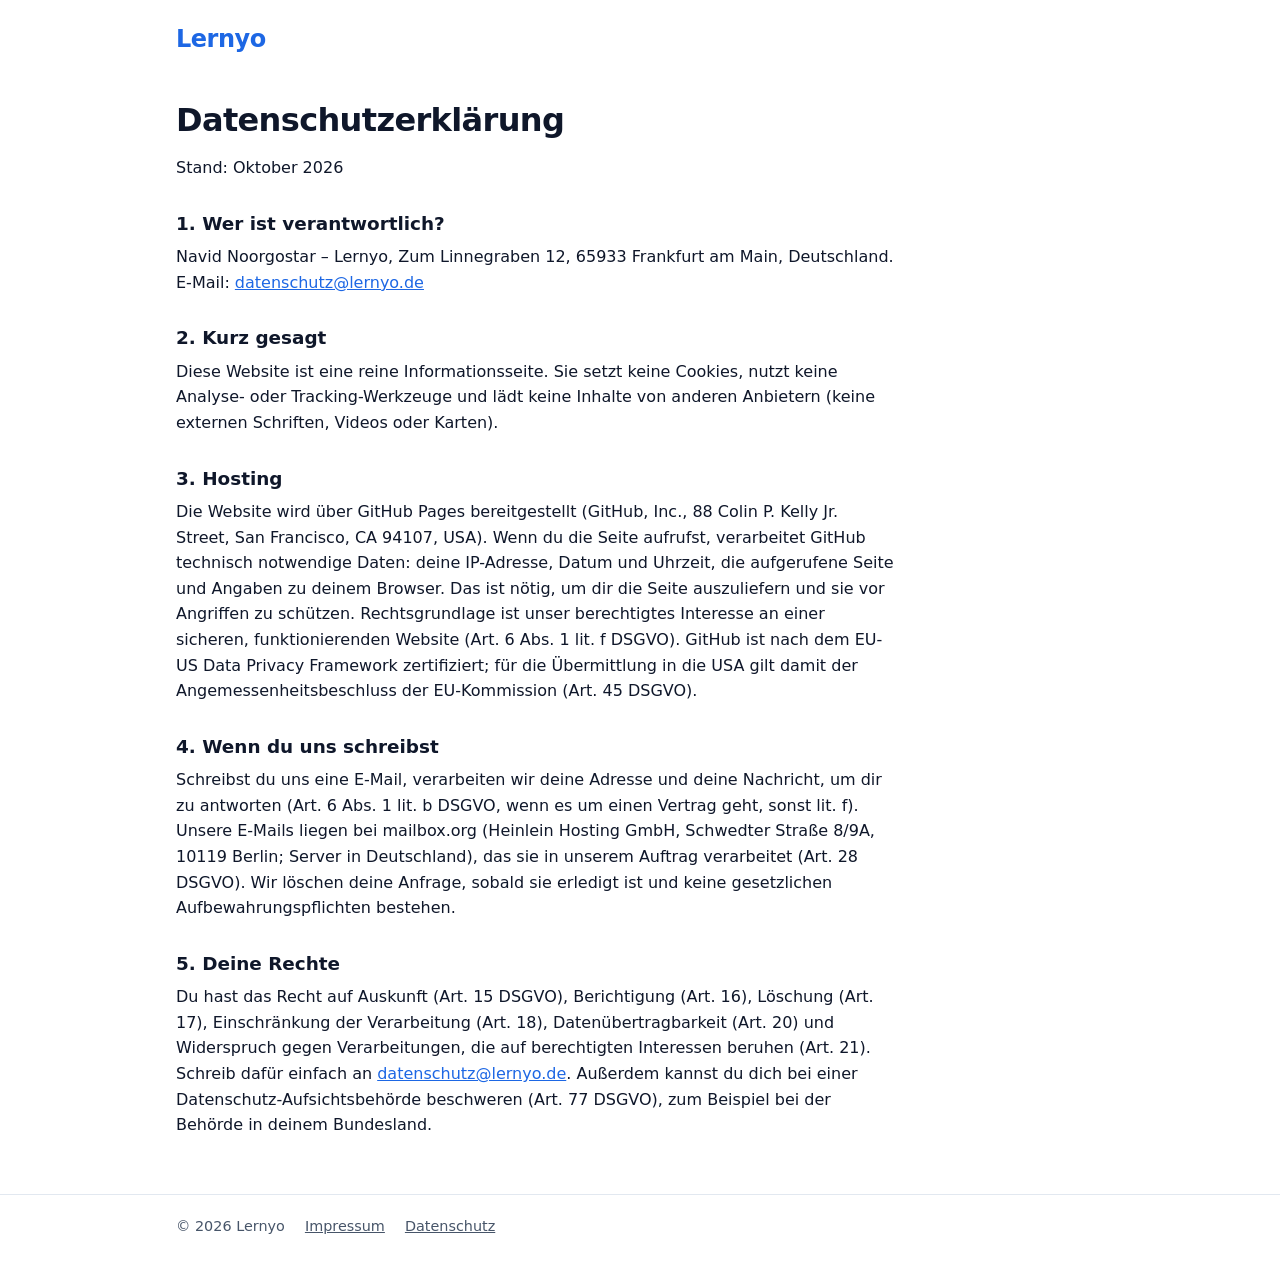
==== datenschutz.html @ 86270502 "Lernyo landing page with Impressum and privacy notice Co-Authored-By: Claude Opus 5.5 <noreply@anthr" ====
<!doctype html>
<html lang="de">
<head>
<meta charset="utf-8">
<meta name="viewport" content="width=device-width, initial-scale=1">
<title>Datenschutz – Lernyo</title>
<link rel="icon" href="favicon.svg" type="image/svg+xml">
<link rel="stylesheet" href="style.css">
</head>
<body>
<header class="top"><div class="wrap"><a class="logo" href="./">Lernyo</a></div></header>
<main class="wrap legal">
  <h1>Datenschutzerklärung</h1>
  <p>Stand: Oktober 2026</p>

  <h2>1. Wer ist verantwortlich?</h2>
  <p>Navid Noorgostar – Lernyo, Zum Linnegraben 12, 65933 Frankfurt am Main, Deutschland.<br>
  E-Mail: <a href="mailto:datenschutz@lernyo.de">datenschutz@lernyo.de</a></p>

  <h2>2. Kurz gesagt</h2>
  <p>Diese Website ist eine reine Informationsseite. Sie setzt keine Cookies, nutzt keine Analyse- oder
  Tracking-Werkzeuge und lädt keine Inhalte von anderen Anbietern (keine externen Schriften, Videos oder Karten).</p>

  <h2>3. Hosting</h2>
  <p>Die Website wird über GitHub Pages bereitgestellt (GitHub, Inc., 88 Colin P. Kelly Jr. Street, San Francisco,
  CA 94107, USA). Wenn du die Seite aufrufst, verarbeitet GitHub technisch notwendige Daten: deine IP-Adresse, Datum und
  Uhrzeit, die aufgerufene Seite und Angaben zu deinem Browser. Das ist nötig, um dir die Seite auszuliefern und sie vor
  Angriffen zu schützen. Rechtsgrundlage ist unser berechtigtes Interesse an einer sicheren, funktionierenden Website
  (Art. 6 Abs. 1 lit. f DSGVO). GitHub ist nach dem EU-US Data Privacy Framework zertifiziert; für die Übermittlung in die
  USA gilt damit der Angemessenheitsbeschluss der EU-Kommission (Art. 45 DSGVO).</p>

  <h2>4. Wenn du uns schreibst</h2>
  <p>Schreibst du uns eine E-Mail, verarbeiten wir deine Adresse und deine Nachricht, um dir zu antworten (Art. 6 Abs. 1
  lit. b DSGVO, wenn es um einen Vertrag geht, sonst lit. f). Unsere E-Mails liegen bei mailbox.org (Heinlein Hosting GmbH,
  Schwedter Straße 8/9A, 10119 Berlin; Server in Deutschland), das sie in unserem Auftrag verarbeitet (Art. 28 DSGVO).
  Wir löschen deine Anfrage, sobald sie erledigt ist und keine gesetzlichen Aufbewahrungspflichten bestehen.</p>

  <h2>5. Deine Rechte</h2>
  <p>Du hast das Recht auf Auskunft (Art. 15 DSGVO), Berichtigung (Art. 16), Löschung (Art. 17), Einschränkung der
  Verarbeitung (Art. 18), Datenübertragbarkeit (Art. 20) und Widerspruch gegen Verarbeitungen, die auf berechtigten
  Interessen beruhen (Art. 21). Schreib dafür einfach an
  <a href="mailto:datenschutz@lernyo.de">datenschutz@lernyo.de</a>. Außerdem kannst du dich bei einer
  Datenschutz-Aufsichtsbehörde beschweren (Art. 77 DSGVO), zum Beispiel bei der Behörde in deinem Bundesland.</p>
</main>
<footer><div class="wrap foot">
  <span>© 2026 Lernyo</span>
  <a href="impressum.html">Impressum</a>
  <a href="datenschutz.html">Datenschutz</a>
</div></footer>
</body>
</html>
---- style.css ----
:root {
  --brand: #1d67e4;
  --brand-text: #1d67e4;
  --brand-soft: #eef4ff;
  --text: #0f172a;
  --muted: #475569;
  --bg: #ffffff;
  --card: #f8fafc;
  --border: #e2e8f0;
}
@media (prefers-color-scheme: dark) {
  :root {
    --brand-text: #9dbdfb;
    --brand-soft: #13254a;
    --text: #e2e8f0;
    --muted: #94a3b8;
    --bg: #0b1220;
    --card: #111a2e;
    --border: #1f2a44;
  }
}
* { box-sizing: border-box; }
html { -webkit-text-size-adjust: 100%; }
body {
  margin: 0;
  font-family: system-ui, -apple-system, "Segoe UI", Roboto, "Helvetica Neue", Arial, sans-serif;
  color: var(--text);
  background: var(--bg);
  line-height: 1.6;
}
.wrap { max-width: 960px; margin: 0 auto; padding: 0 16px; }
a { color: var(--brand-text); }
header.top { padding: 20px 0; }
.logo { font-weight: 800; font-size: 1.5rem; color: var(--brand-text); text-decoration: none; letter-spacing: -0.02em; }
.hero { padding: 48px 0 32px; }
.badge {
  display: inline-block; margin: 0 0 16px; padding: 4px 12px; border-radius: 999px;
  background: var(--brand-soft); color: var(--brand-text); font-weight: 600; font-size: .875rem;
}
h1 { font-size: clamp(2rem, 5vw, 3.25rem); line-height: 1.15; margin: 0 0 16px; letter-spacing: -0.02em; }
.lead { font-size: 1.2rem; color: var(--muted); max-width: 640px; margin: 0; }
.features { display: grid; grid-template-columns: repeat(auto-fit, minmax(210px, 1fr)); gap: 16px; padding: 24px 0 40px; }
.features article { background: var(--card); border: 1px solid var(--border); border-radius: 16px; padding: 20px; }
.features h2 { font-size: 1.05rem; margin: 0 0 8px; }
.features p { margin: 0; color: var(--muted); }
.contact { padding: 8px 0 48px; }
.contact h2 { font-size: 1.25rem; margin: 0 0 4px; }
.contact p { margin: 0; }
footer { border-top: 1px solid var(--border); }
.foot { display: flex; flex-wrap: wrap; gap: 20px; padding-top: 20px; padding-bottom: 32px; color: var(--muted); font-size: .9rem; }
.foot a { color: var(--muted); }
.legal { padding-top: 24px; padding-bottom: 48px; }
.legal > * { max-width: 720px; }
.legal h1 { font-size: 2rem; }
.legal h2 { font-size: 1.15rem; margin: 28px 0 6px; }
.legal p { margin: 0 0 8px; }
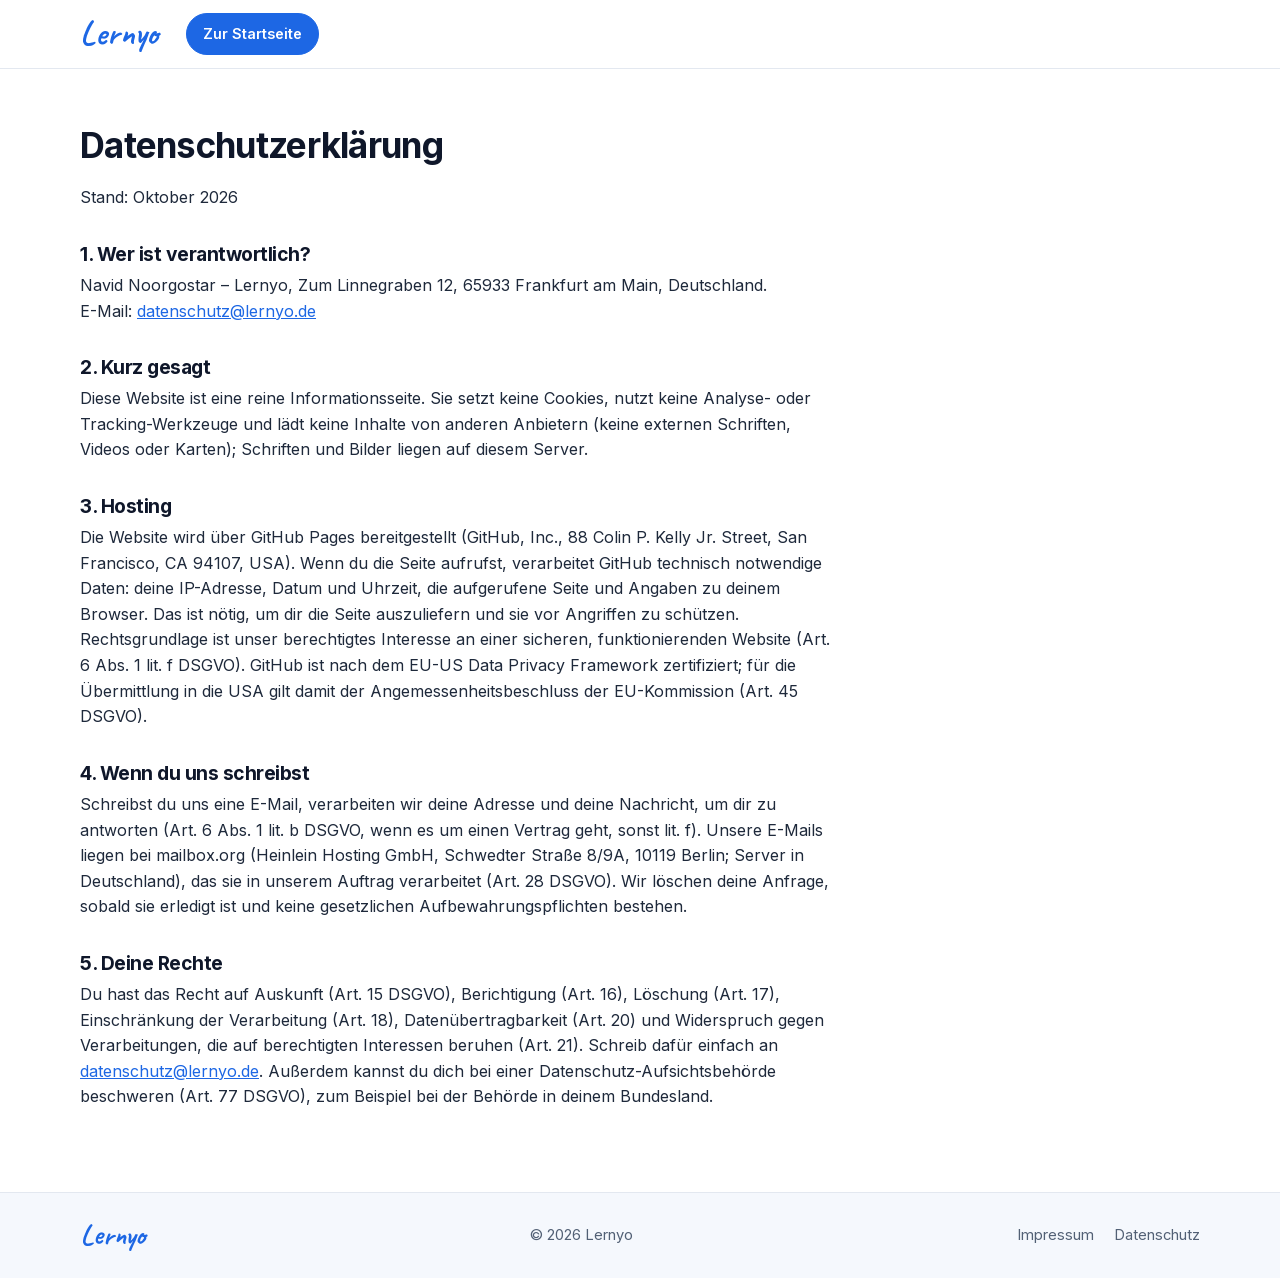
==== commit 92a01485: "Redesign the landing page in the style of the Lernyo app Hero "Lernen leicht gemacht" with the app's" ====
--- a/datenschutz.html
+++ b/datenschutz.html
@@ -4,11 +4,17 @@
 <meta charset="utf-8">
 <meta name="viewport" content="width=device-width, initial-scale=1">
 <title>Datenschutz – Lernyo</title>
+<meta name="theme-color" content="#1d67e4">
 <link rel="icon" href="favicon.svg" type="image/svg+xml">
 <link rel="stylesheet" href="style.css">
 </head>
 <body>
-<header class="top"><div class="wrap"><a class="logo" href="./">Lernyo</a></div></header>
+<header class="site-header">
+  <div class="wrap nav">
+    <a class="logo" href="./">Lernyo</a>
+    <a class="btn btn-small" href="./">Zur Startseite</a>
+  </div>
+</header>
 <main class="wrap legal">
   <h1>Datenschutzerklärung</h1>
   <p>Stand: Oktober 2026</p>
@@ -19,7 +25,8 @@
 
   <h2>2. Kurz gesagt</h2>
   <p>Diese Website ist eine reine Informationsseite. Sie setzt keine Cookies, nutzt keine Analyse- oder
-  Tracking-Werkzeuge und lädt keine Inhalte von anderen Anbietern (keine externen Schriften, Videos oder Karten).</p>
+  Tracking-Werkzeuge und lädt keine Inhalte von anderen Anbietern (keine externen Schriften, Videos oder Karten);
+  Schriften und Bilder liegen auf diesem Server.</p>
 
   <h2>3. Hosting</h2>
   <p>Die Website wird über GitHub Pages bereitgestellt (GitHub, Inc., 88 Colin P. Kelly Jr. Street, San Francisco,
@@ -42,10 +49,15 @@
   <a href="mailto:datenschutz@lernyo.de">datenschutz@lernyo.de</a>. Außerdem kannst du dich bei einer
   Datenschutz-Aufsichtsbehörde beschweren (Art. 77 DSGVO), zum Beispiel bei der Behörde in deinem Bundesland.</p>
 </main>
-<footer><div class="wrap foot">
-  <span>© 2026 Lernyo</span>
-  <a href="impressum.html">Impressum</a>
-  <a href="datenschutz.html">Datenschutz</a>
-</div></footer>
+<footer class="site-footer">
+  <div class="wrap foot">
+    <a class="logo" href="./">Lernyo</a>
+    <span>© 2026 Lernyo</span>
+    <nav aria-label="Rechtliches">
+      <a href="impressum.html">Impressum</a>
+      <a href="datenschutz.html">Datenschutz</a>
+    </nav>
+  </div>
+</footer>
 </body>
 </html>
--- a/style.css
+++ b/style.css
@@ -1,56 +1,215 @@
+@font-face {
+  font-family: "Inter";
+  src: url("fonts/inter-latin.woff2") format("woff2");
+  font-weight: 100 900;
+  font-style: normal;
+  font-display: swap;
+}
+@font-face {
+  font-family: "Caveat";
+  src: url("fonts/caveat-latin.woff2") format("woff2");
+  font-weight: 400 700;
+  font-style: normal;
+  font-display: swap;
+}
 :root {
   --brand: #1d67e4;
-  --brand-text: #1d67e4;
-  --brand-soft: #eef4ff;
-  --text: #0f172a;
-  --muted: #475569;
+  --brand-dark: #1752bd;
+  --brand-50: #eef4ff;
+  --brand-100: #dce7fe;
+  --brand-200: #c9dafe;
+  --ink: #0f172a;
+  --text: #1e293b;
+  --muted: #526075;
   --bg: #ffffff;
-  --card: #f8fafc;
-  --border: #e2e8f0;
-}
-@media (prefers-color-scheme: dark) {
-  :root {
-    --brand-text: #9dbdfb;
-    --brand-soft: #13254a;
-    --text: #e2e8f0;
-    --muted: #94a3b8;
-    --bg: #0b1220;
-    --card: #111a2e;
-    --border: #1f2a44;
-  }
+  --bg-alt: #f5f8fd;
+  --border: #e3e8f0;
+  --green: #15803d;
+  --green-50: #e8f7ee;
+  --amber: #b45309;
+  --amber-50: #fff4e0;
+  --rose: #e11d48;
+  --radius: 18px;
+  --shadow: 0 1px 2px rgba(15, 23, 42, .05), 0 8px 24px rgba(15, 23, 42, .06);
+  --shadow-lg: 0 2px 4px rgba(15, 23, 42, .05), 0 24px 48px rgba(29, 103, 228, .18);
+  color-scheme: light;
 }
 * { box-sizing: border-box; }
-html { -webkit-text-size-adjust: 100%; }
+html { -webkit-text-size-adjust: 100%; scroll-behavior: smooth; }
 body {
   margin: 0;
-  font-family: system-ui, -apple-system, "Segoe UI", Roboto, "Helvetica Neue", Arial, sans-serif;
+  font-family: "Inter", system-ui, -apple-system, "Segoe UI", Roboto, "Helvetica Neue", Arial, sans-serif;
   color: var(--text);
   background: var(--bg);
   line-height: 1.6;
 }
-.wrap { max-width: 960px; margin: 0 auto; padding: 0 16px; }
-a { color: var(--brand-text); }
-header.top { padding: 20px 0; }
-.logo { font-weight: 800; font-size: 1.5rem; color: var(--brand-text); text-decoration: none; letter-spacing: -0.02em; }
-.hero { padding: 48px 0 32px; }
+img, svg { display: block; }
+a { color: var(--brand); }
+.wrap { max-width: 1160px; margin: 0 auto; padding: 0 20px; }
+
+/* Header */
+.site-header {
+  position: sticky; top: 0; z-index: 10;
+  background: rgba(255, 255, 255, .9);
+  -webkit-backdrop-filter: saturate(180%) blur(12px);
+  backdrop-filter: saturate(180%) blur(12px);
+  border-bottom: 1px solid var(--border);
+}
+.nav { display: flex; align-items: center; gap: 28px; height: 68px; }
+.logo { font-family: "Caveat", "Segoe Script", cursive; font-weight: 700; font-size: 2.1rem; line-height: 1; color: var(--brand); text-decoration: none; }
+.nav-links { display: flex; gap: 24px; margin-left: auto; }
+.nav-links a { color: var(--muted); text-decoration: none; font-weight: 500; font-size: .95rem; }
+.nav-links a:hover { color: var(--ink); }
+
+/* Buttons */
+.btn {
+  display: inline-flex; align-items: center; justify-content: center; gap: 8px;
+  padding: 12px 22px; border-radius: 999px; border: 1px solid var(--brand);
+  background: var(--brand); color: #fff; font-weight: 600; text-decoration: none;
+  transition: background .15s, border-color .15s, color .15s;
+}
+.btn:hover { background: var(--brand-dark); border-color: var(--brand-dark); }
+.btn-small { padding: 8px 16px; font-size: .9rem; }
+.btn-white { background: #fff; color: var(--brand-dark); border-color: #fff; }
+.btn-white:hover { background: var(--brand-50); border-color: var(--brand-50); }
+.btn-outline-white { background: transparent; color: #fff; border-color: rgba(255, 255, 255, .6); }
+.btn-outline-white:hover { background: rgba(255, 255, 255, .12); border-color: #fff; }
+
+section[id] { scroll-margin-top: 72px; }
+
+/* Hero */
+.hero { padding: 28px 0 8px; }
+.hero-card {
+  display: grid; grid-template-columns: 1.15fr .85fr; align-items: center; gap: 24px;
+  padding: 60px 56px; border-radius: 28px; color: #fff; box-shadow: var(--shadow-lg);
+  background:
+    radial-gradient(520px 320px at 92% 8%, rgba(255, 255, 255, .18), transparent 70%),
+    radial-gradient(420px 260px at 0% 100%, rgba(10, 40, 120, .35), transparent 70%),
+    linear-gradient(135deg, #1d67e4 0%, #1776ff 100%);
+}
 .badge {
-  display: inline-block; margin: 0 0 16px; padding: 4px 12px; border-radius: 999px;
-  background: var(--brand-soft); color: var(--brand-text); font-weight: 600; font-size: .875rem;
-}
-h1 { font-size: clamp(2rem, 5vw, 3.25rem); line-height: 1.15; margin: 0 0 16px; letter-spacing: -0.02em; }
-.lead { font-size: 1.2rem; color: var(--muted); max-width: 640px; margin: 0; }
-.features { display: grid; grid-template-columns: repeat(auto-fit, minmax(210px, 1fr)); gap: 16px; padding: 24px 0 40px; }
-.features article { background: var(--card); border: 1px solid var(--border); border-radius: 16px; padding: 20px; }
-.features h2 { font-size: 1.05rem; margin: 0 0 8px; }
-.features p { margin: 0; color: var(--muted); }
-.contact { padding: 8px 0 48px; }
-.contact h2 { font-size: 1.25rem; margin: 0 0 4px; }
-.contact p { margin: 0; }
-footer { border-top: 1px solid var(--border); }
-.foot { display: flex; flex-wrap: wrap; gap: 20px; padding-top: 20px; padding-bottom: 32px; color: var(--muted); font-size: .9rem; }
-.foot a { color: var(--muted); }
-.legal { padding-top: 24px; padding-bottom: 48px; }
-.legal > * { max-width: 720px; }
-.legal h1 { font-size: 2rem; }
-.legal h2 { font-size: 1.15rem; margin: 28px 0 6px; }
-.legal p { margin: 0 0 8px; }
+  display: inline-flex; align-items: center; gap: 8px; margin: 0 0 18px; padding: 6px 14px;
+  border-radius: 999px; background: rgba(255, 255, 255, .14); border: 1px solid rgba(255, 255, 255, .35);
+  color: #fff; font-weight: 600; font-size: .85rem;
+}
+.badge .dot { width: 8px; height: 8px; border-radius: 50%; background: #4ade80; box-shadow: 0 0 0 4px rgba(74, 222, 128, .25); }
+.hero h1 { font-family: "Caveat", "Segoe Script", cursive; font-weight: 700; font-size: clamp(3rem, 6.4vw, 4.8rem); line-height: .95; color: #fff; margin: 0 0 18px; }
+.hero .lead { font-size: 1.15rem; color: rgba(255, 255, 255, .92); max-width: 540px; margin: 0 0 28px; }
+.cta-row { display: flex; flex-wrap: wrap; gap: 12px; margin-bottom: 28px; }
+.trust { display: flex; flex-wrap: wrap; gap: 10px 22px; list-style: none; padding: 0; margin: 0; color: rgba(255, 255, 255, .92); font-size: .92rem; }
+.trust li { display: flex; align-items: center; gap: 8px; }
+.trust svg { width: 18px; height: 18px; color: #86efac; }
+.hero-img { width: 100%; max-width: 420px; height: auto; margin: 0 auto; filter: drop-shadow(0 28px 36px rgba(8, 28, 90, .35)); }
+
+/* Sections */
+.section { padding: 88px 0; }
+.section.alt { background: var(--bg-alt); border-top: 1px solid var(--border); border-bottom: 1px solid var(--border); }
+.eyebrow { color: var(--brand); font-weight: 700; text-transform: uppercase; letter-spacing: .08em; font-size: .8rem; margin: 0 0 10px; }
+h2 { font-size: clamp(1.7rem, 3.2vw, 2.4rem); line-height: 1.15; letter-spacing: -.025em; color: var(--ink); margin: 0 0 14px; }
+.section-lead { color: var(--muted); font-size: 1.08rem; max-width: 640px; margin: 0 0 40px; }
+.grid-3 { display: grid; grid-template-columns: repeat(3, 1fr); gap: 20px; }
+.card { background: #fff; border: 1px solid var(--border); border-radius: var(--radius); padding: 24px; box-shadow: var(--shadow); }
+.card h3 { font-size: 1.08rem; color: var(--ink); margin: 16px 0 6px; }
+.card p { margin: 0; color: var(--muted); }
+.icon { width: 44px; height: 44px; border-radius: 12px; display: grid; place-items: center; background: var(--brand-50); color: var(--brand); }
+.icon svg { width: 22px; height: 22px; }
+.icon.green { background: var(--green-50); color: var(--green); }
+.icon.amber { background: var(--amber-50); color: var(--amber); }
+
+.split { display: grid; grid-template-columns: 1fr 1fr; gap: 64px; align-items: center; }
+.checks { list-style: none; padding: 0; margin: 22px 0 28px; display: grid; gap: 10px; }
+.checks li { display: flex; gap: 10px; align-items: flex-start; }
+.checks svg { flex: none; width: 20px; height: 20px; color: var(--green); margin-top: 3px; }
+.photo { width: 100%; height: auto; border-radius: 22px; box-shadow: var(--shadow-lg); }
+.badge-img { width: min(300px, 72%); height: auto; margin: 0 auto; filter: drop-shadow(0 24px 30px rgba(15, 23, 42, .18)); }
+
+/* Product illustrations */
+.mock { background: #fff; border: 1px solid var(--border); border-radius: var(--radius); box-shadow: var(--shadow-lg); }
+.practice-visual { position: relative; padding: 44px 0 64px; }
+.q-card { padding: 22px; margin-left: auto; max-width: 420px; }
+.q-head { display: flex; justify-content: space-between; align-items: center; gap: 12px; margin-bottom: 12px; font-size: .82rem; color: var(--muted); }
+.chip { background: var(--brand-50); color: var(--brand-dark); padding: 4px 10px; border-radius: 999px; font-weight: 600; }
+.q-text { font-weight: 600; color: var(--ink); margin: 0 0 14px; }
+.q-opts { list-style: none; padding: 0; margin: 0 0 14px; display: grid; gap: 8px; }
+.q-opts li { display: flex; justify-content: space-between; align-items: center; gap: 12px; padding: 10px 14px; border: 1px solid var(--border); border-radius: 12px; font-size: .95rem; }
+.q-opts li.ok { border-color: #86d3a5; background: var(--green-50); color: #14532d; font-weight: 600; }
+.tick { display: inline-grid; place-items: center; width: 22px; height: 22px; border-radius: 50%; background: var(--green); color: #fff; flex: none; }
+.tick svg { width: 14px; height: 14px; }
+.q-hint { margin: 0; padding: 10px 12px; border-radius: 12px; background: var(--amber-50); color: #92400e; font-size: .88rem; }
+.float { position: absolute; padding: 14px 18px; }
+.countdown { left: 0; top: -14px; text-align: center; }
+.countdown .big { font-size: 2rem; font-weight: 800; color: var(--brand); line-height: 1; margin: 0 0 4px; }
+.small-label { margin: 0; font-size: .8rem; color: var(--muted); font-weight: 600; }
+.plan { left: 8px; bottom: 0; width: 240px; }
+.plan .small-label { margin-bottom: 8px; }
+.meter { height: 8px; border-radius: 999px; background: var(--brand-50); overflow: hidden; }
+.meter span { display: block; height: 100%; border-radius: inherit; background: var(--brand); }
+.plan-meta { margin: 8px 0 0; font-size: .85rem; color: var(--ink); font-weight: 600; }
+
+.parent { padding: 22px; max-width: 440px; margin: 0 auto; }
+.parent-head { display: flex; justify-content: space-between; align-items: center; gap: 12px; margin-bottom: 18px; }
+.parent-head strong { color: var(--ink); }
+.subject-row { display: grid; grid-template-columns: 76px 1fr 44px; gap: 12px; align-items: center; font-size: .92rem; margin-bottom: 12px; }
+.subject-row b { text-align: right; color: var(--ink); font-weight: 600; }
+.parent-foot { border-top: 1px solid var(--border); margin-top: 18px; padding-top: 14px; display: grid; gap: 6px; font-size: .9rem; color: var(--muted); }
+.parent-foot b { color: var(--ink); font-weight: 600; }
+
+.steps { display: grid; grid-template-columns: repeat(3, 1fr); gap: 20px; list-style: none; padding: 0; margin: 0; }
+.step-num { width: 38px; height: 38px; border-radius: 50%; background: var(--brand); color: #fff; display: grid; place-items: center; font-weight: 700; }
+
+/* FAQ */
+.faq { max-width: 780px; }
+.faq details { border: 1px solid var(--border); border-radius: 14px; background: #fff; padding: 0 20px; margin-bottom: 12px; }
+.faq summary { cursor: pointer; list-style: none; padding: 18px 0; font-weight: 600; color: var(--ink); display: flex; justify-content: space-between; gap: 16px; }
+.faq summary::-webkit-details-marker { display: none; }
+.faq summary::after { content: "+"; font-size: 1.4rem; line-height: 1; color: var(--brand); }
+.faq details[open] summary::after { content: "–"; }
+.faq details p { margin: 0 0 18px; color: var(--muted); }
+
+/* Contact */
+.contact-band { padding: 8px 0 88px; }
+.contact-box {
+  display: flex; flex-wrap: wrap; justify-content: space-between; align-items: center; gap: 24px;
+  padding: 48px; border-radius: 28px; color: #fff; box-shadow: var(--shadow-lg);
+  background: linear-gradient(135deg, #1d67e4 0%, #1776ff 100%);
+}
+.contact-box h2 { color: #fff; margin: 0 0 6px; }
+.contact-box p { margin: 0; color: rgba(255, 255, 255, .9); }
+
+/* Footer */
+.site-footer { border-top: 1px solid var(--border); background: var(--bg-alt); }
+.foot { display: flex; flex-wrap: wrap; justify-content: space-between; align-items: center; gap: 16px 24px; padding-top: 28px; padding-bottom: 28px; color: var(--muted); font-size: .92rem; }
+.foot .logo { font-size: 1.8rem; }
+.foot nav { display: flex; gap: 20px; }
+.foot a:not(.logo) { color: var(--muted); text-decoration: none; }
+.foot a:not(.logo):hover { color: var(--ink); }
+
+/* Legal pages */
+.legal { padding-top: 48px; padding-bottom: 72px; }
+.legal > * { max-width: 760px; }
+.legal h1 { font-size: 2.2rem; color: var(--ink); letter-spacing: -.02em; margin: 0 0 12px; }
+.legal h2 { font-size: 1.2rem; margin: 32px 0 8px; }
+.legal p { margin: 0 0 10px; }
+
+/* Responsive */
+@media (max-width: 900px) {
+  .hero-card { grid-template-columns: 1fr; padding: 40px 28px; }
+  .hero-img { max-width: 300px; }
+  .split { grid-template-columns: 1fr; gap: 40px; }
+  .split .visual { order: 2; }
+  .practice-visual { padding: 0; display: grid; grid-template-columns: 1fr 1fr; gap: 12px; }
+  .q-card { grid-column: 1 / -1; margin: 0; max-width: none; }
+  .float { position: static; width: auto; }
+  .grid-3, .steps { grid-template-columns: repeat(2, 1fr); }
+}
+@media (max-width: 760px) {
+  .nav-links { display: none; }
+  .nav .btn-small { margin-left: auto; }
+}
+@media (max-width: 600px) {
+  .section { padding: 64px 0; }
+  .hero { padding-top: 16px; }
+  .hero-card { padding: 32px 22px; border-radius: 22px; }
+  .grid-3, .steps { grid-template-columns: 1fr; }
+  .contact-box { padding: 32px 24px; }
+}
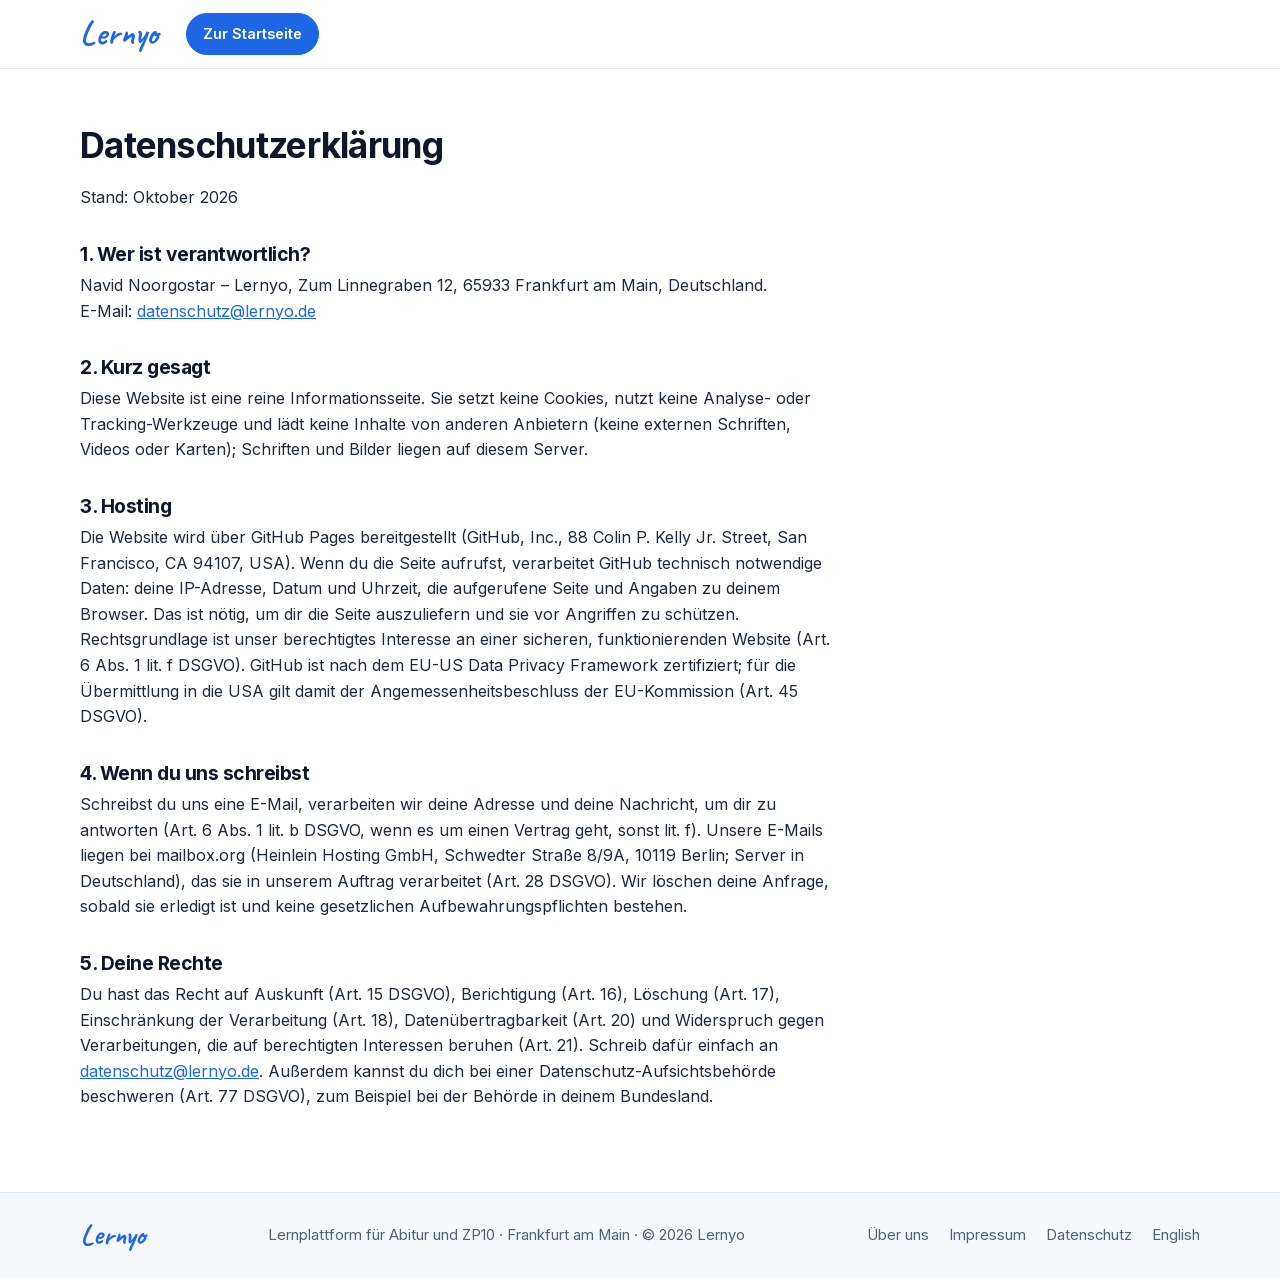
==== commit 80c97247: "Add an About page, an English page and company details for search engines - Über uns: founder with p" ====
--- a/datenschutz.html
+++ b/datenschutz.html
@@ -4,8 +4,10 @@
 <meta charset="utf-8">
 <meta name="viewport" content="width=device-width, initial-scale=1">
 <title>Datenschutz – Lernyo</title>
+<link rel="canonical" href="https://lernyo.de/datenschutz.html">
 <meta name="theme-color" content="#1d67e4">
 <link rel="icon" href="favicon.svg" type="image/svg+xml">
+<link rel="apple-touch-icon" href="apple-touch-icon.png">
 <link rel="stylesheet" href="style.css">
 </head>
 <body>
@@ -52,10 +54,12 @@
 <footer class="site-footer">
   <div class="wrap foot">
     <a class="logo" href="./">Lernyo</a>
-    <span>© 2026 Lernyo</span>
-    <nav aria-label="Rechtliches">
+    <span>Lernplattform für Abitur und ZP10 · Frankfurt am Main · © 2026 Lernyo</span>
+    <nav aria-label="Weitere Seiten">
+      <a href="ueber-uns.html">Über uns</a>
       <a href="impressum.html">Impressum</a>
-      <a href="datenschutz.html">Datenschutz</a>
+      <a href="datenschutz.html" aria-current="page">Datenschutz</a>
+      <a href="en/" hreflang="en" lang="en">English</a>
     </nav>
   </div>
 </footer>
--- a/style.css
+++ b/style.css
@@ -58,7 +58,7 @@
 .nav { display: flex; align-items: center; gap: 28px; height: 68px; }
 .logo { font-family: "Caveat", "Segoe Script", cursive; font-weight: 700; font-size: 2.1rem; line-height: 1; color: var(--brand); text-decoration: none; }
 .nav-links { display: flex; gap: 24px; margin-left: auto; }
-.nav-links a { color: var(--muted); text-decoration: none; font-weight: 500; font-size: .95rem; }
+.nav-links a { color: var(--muted); text-decoration: none; font-weight: 500; font-size: .95rem; white-space: nowrap; }
 .nav-links a:hover { color: var(--ink); }
 
 /* Buttons */
@@ -108,6 +108,9 @@
 h2 { font-size: clamp(1.7rem, 3.2vw, 2.4rem); line-height: 1.15; letter-spacing: -.025em; color: var(--ink); margin: 0 0 14px; }
 .section-lead { color: var(--muted); font-size: 1.08rem; max-width: 640px; margin: 0 0 40px; }
 .grid-3 { display: grid; grid-template-columns: repeat(3, 1fr); gap: 20px; }
+.grid-2 { display: grid; grid-template-columns: repeat(2, 1fr); gap: 20px; }
+.card .more { display: inline-block; margin-top: 14px; font-weight: 600; text-decoration: none; }
+.card .more:hover { text-decoration: underline; }
 .card { background: #fff; border: 1px solid var(--border); border-radius: var(--radius); padding: 24px; box-shadow: var(--shadow); }
 .card h3 { font-size: 1.08rem; color: var(--ink); margin: 16px 0 6px; }
 .card p { margin: 0; color: var(--muted); }
@@ -184,6 +187,42 @@
 .foot a:not(.logo) { color: var(--muted); text-decoration: none; }
 .foot a:not(.logo):hover { color: var(--ink); }
 
+/* Subpages */
+.page-head { padding: 64px 0 8px; }
+.page-head h1 { font-size: clamp(2rem, 4.4vw, 3rem); line-height: 1.1; letter-spacing: -.03em; color: var(--ink); margin: 0 0 16px; max-width: 900px; text-wrap: balance; }
+.page-head .section-lead { margin-bottom: 0; }
+.page-head + .section { padding-top: 56px; }
+h2 { text-wrap: balance; }
+.nav-links a[aria-current="page"] { color: var(--ink); font-weight: 600; }
+.prose p:not(.eyebrow) { margin: 0 0 14px; max-width: 620px; }
+.prose p:not(.eyebrow):last-of-type { margin-bottom: 0; }
+.prose .btn { margin-top: 26px; }
+
+/* Founder */
+.founder { text-align: center; }
+.founder-photo { width: min(300px, 72%); height: auto; margin: 0 auto; border-radius: 50%; filter: drop-shadow(0 24px 30px rgba(15, 23, 42, .16)); }
+.founder figcaption { margin-top: 18px; }
+.founder figcaption strong { display: block; color: var(--ink); font-size: 1.1rem; }
+.founder figcaption span { color: var(--muted); }
+.byline { display: flex; align-items: center; gap: 14px; margin: 24px 0 0; }
+.byline img { width: 64px; height: 64px; border-radius: 50%; flex: none; }
+.byline strong { display: block; color: var(--ink); line-height: 1.3; }
+.byline span { color: var(--muted); font-size: .92rem; }
+
+/* Company facts */
+.facts { margin: 0; padding: 6px 24px; max-width: 460px; margin-left: auto; margin-right: auto; }
+.facts div { display: grid; grid-template-columns: 120px 1fr; gap: 16px; padding: 13px 0; border-bottom: 1px solid var(--border); }
+.facts div:last-child { border-bottom: 0; }
+.facts dt { color: var(--muted); }
+.facts dd { margin: 0; color: var(--ink); font-weight: 600; }
+
+/* Timeline */
+.timeline { list-style: none; padding: 0; margin: 0; display: grid; gap: 14px; max-width: 760px; }
+.timeline li { display: grid; grid-template-columns: 150px 1fr; gap: 20px; align-items: baseline; }
+.timeline .when { font-weight: 700; color: var(--brand); }
+.timeline li p { color: var(--text); }
+.timeline li.next { background: transparent; border-style: dashed; box-shadow: none; }
+
 /* Legal pages */
 .legal { padding-top: 48px; padding-bottom: 72px; }
 .legal > * { max-width: 760px; }
@@ -192,11 +231,16 @@
 .legal p { margin: 0 0 10px; }
 
 /* Responsive */
+@media (max-width: 960px) {
+  .nav { gap: 20px; }
+  .nav-links { gap: 18px; }
+}
 @media (max-width: 900px) {
   .hero-card { grid-template-columns: 1fr; padding: 40px 28px; }
   .hero-img { max-width: 300px; }
   .split { grid-template-columns: 1fr; gap: 40px; }
   .split .visual { order: 2; }
+  .split .visual.first { order: 0; }
   .practice-visual { padding: 0; display: grid; grid-template-columns: 1fr 1fr; gap: 12px; }
   .q-card { grid-column: 1 / -1; margin: 0; max-width: none; }
   .float { position: static; width: auto; }
@@ -210,6 +254,10 @@
   .section { padding: 64px 0; }
   .hero { padding-top: 16px; }
   .hero-card { padding: 32px 22px; border-radius: 22px; }
-  .grid-3, .steps { grid-template-columns: 1fr; }
+  .grid-3, .grid-2, .steps { grid-template-columns: 1fr; }
   .contact-box { padding: 32px 24px; }
-}
+  .page-head { padding-top: 40px; }
+  .facts { padding: 4px 18px; }
+  .facts div { grid-template-columns: 1fr; gap: 2px; padding: 11px 0; }
+  .timeline li { grid-template-columns: 1fr; gap: 4px; }
+}
